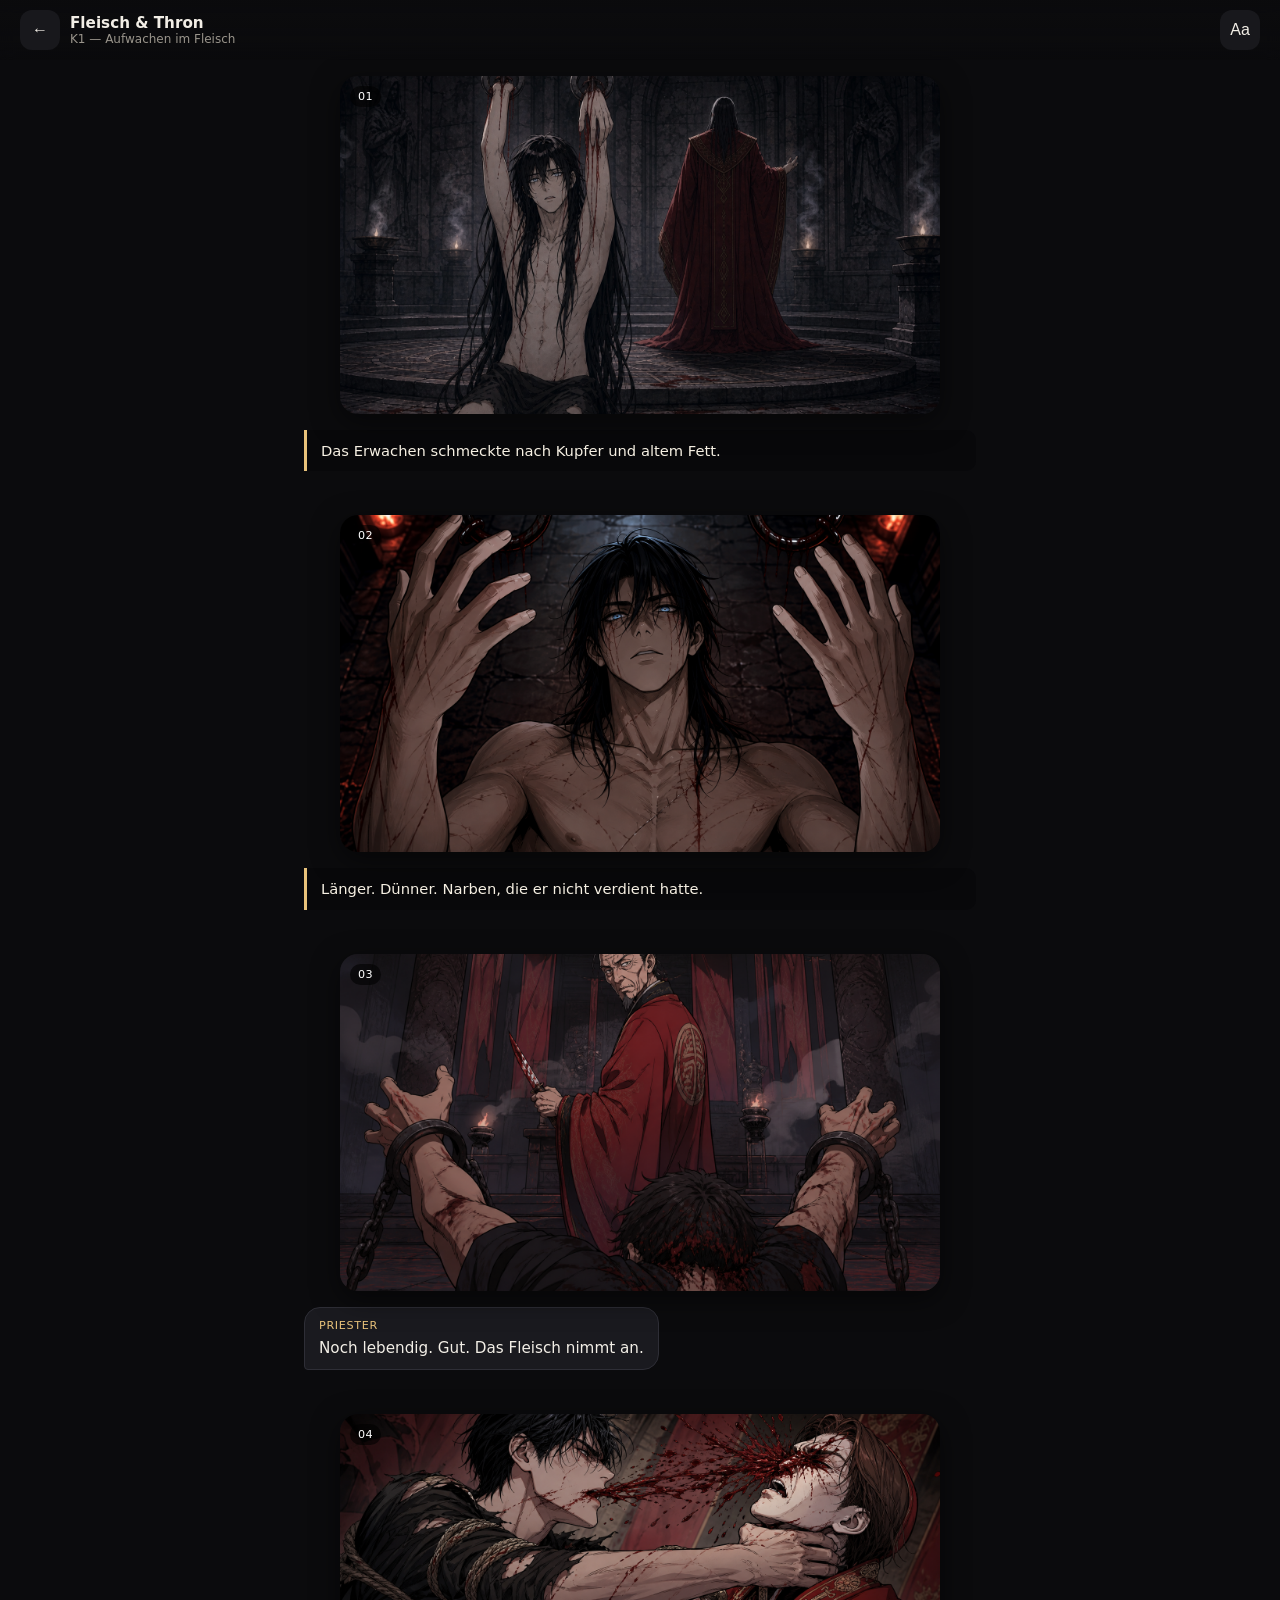
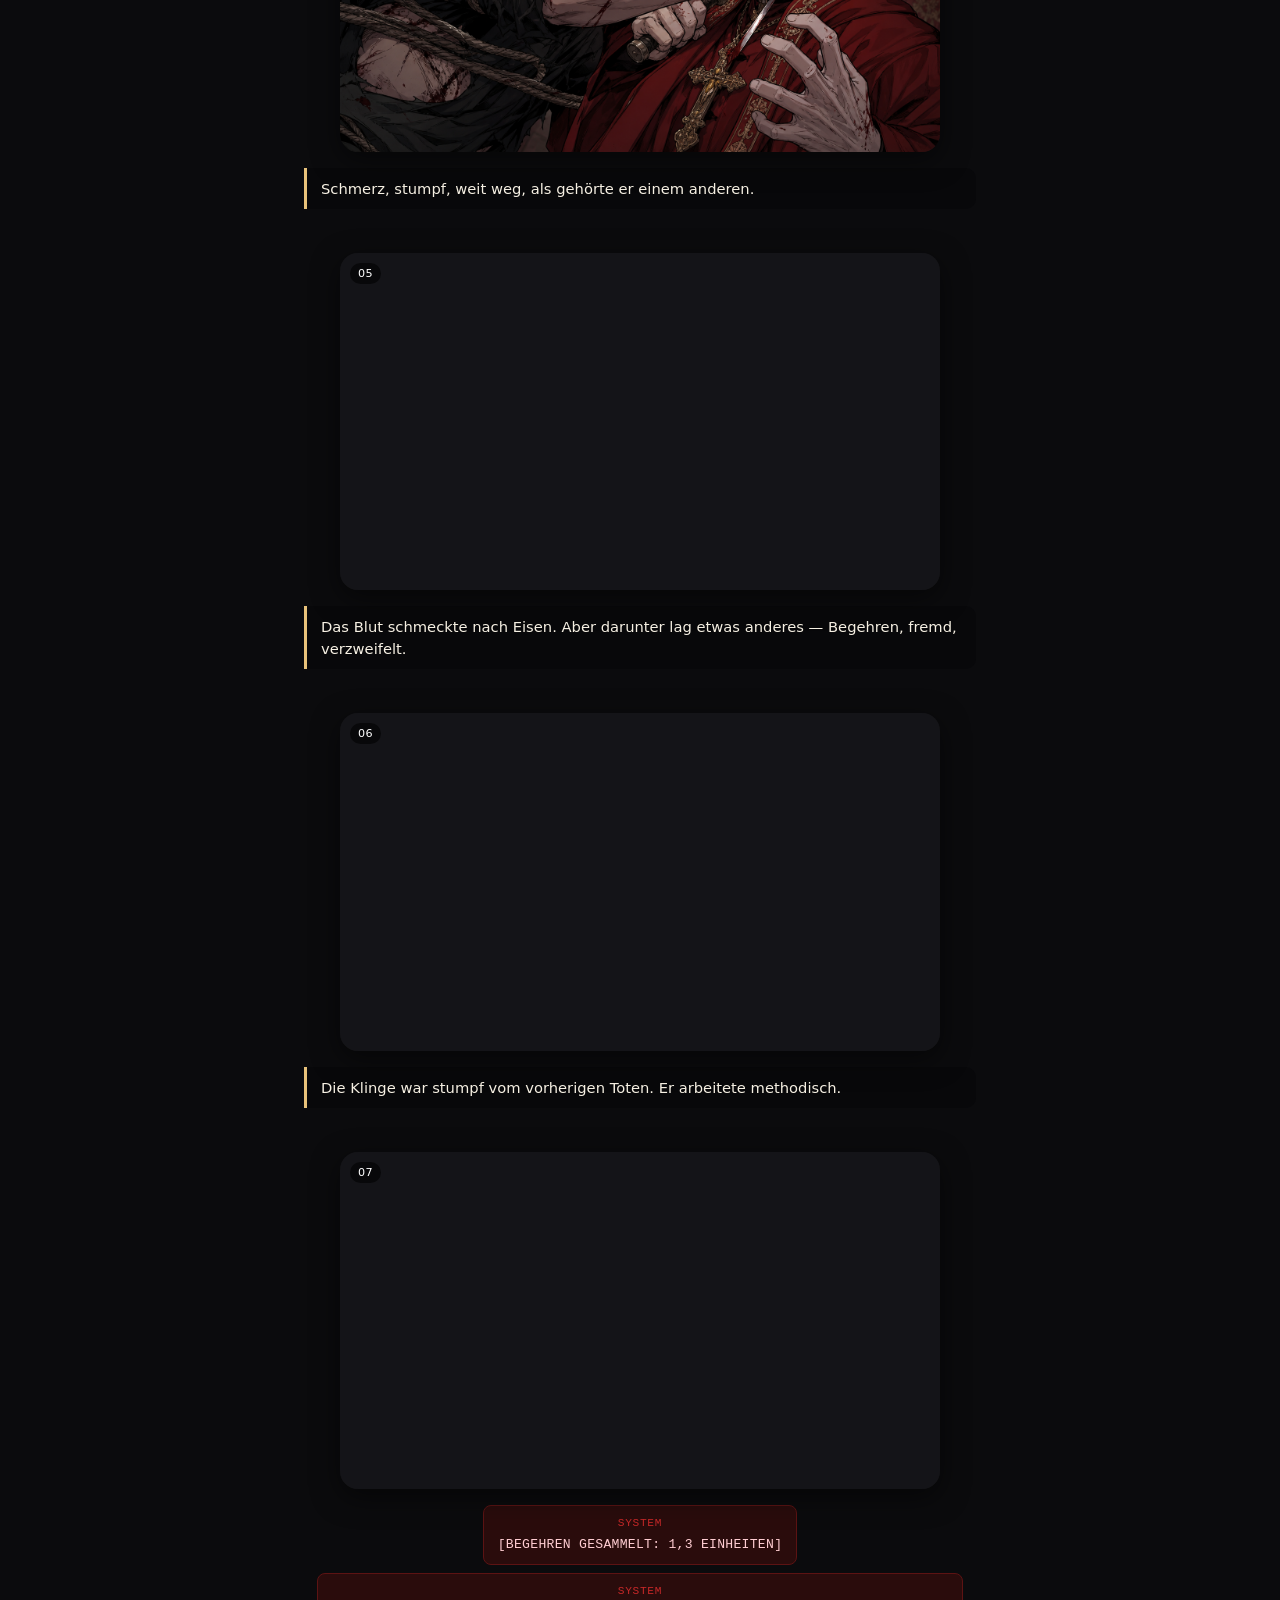
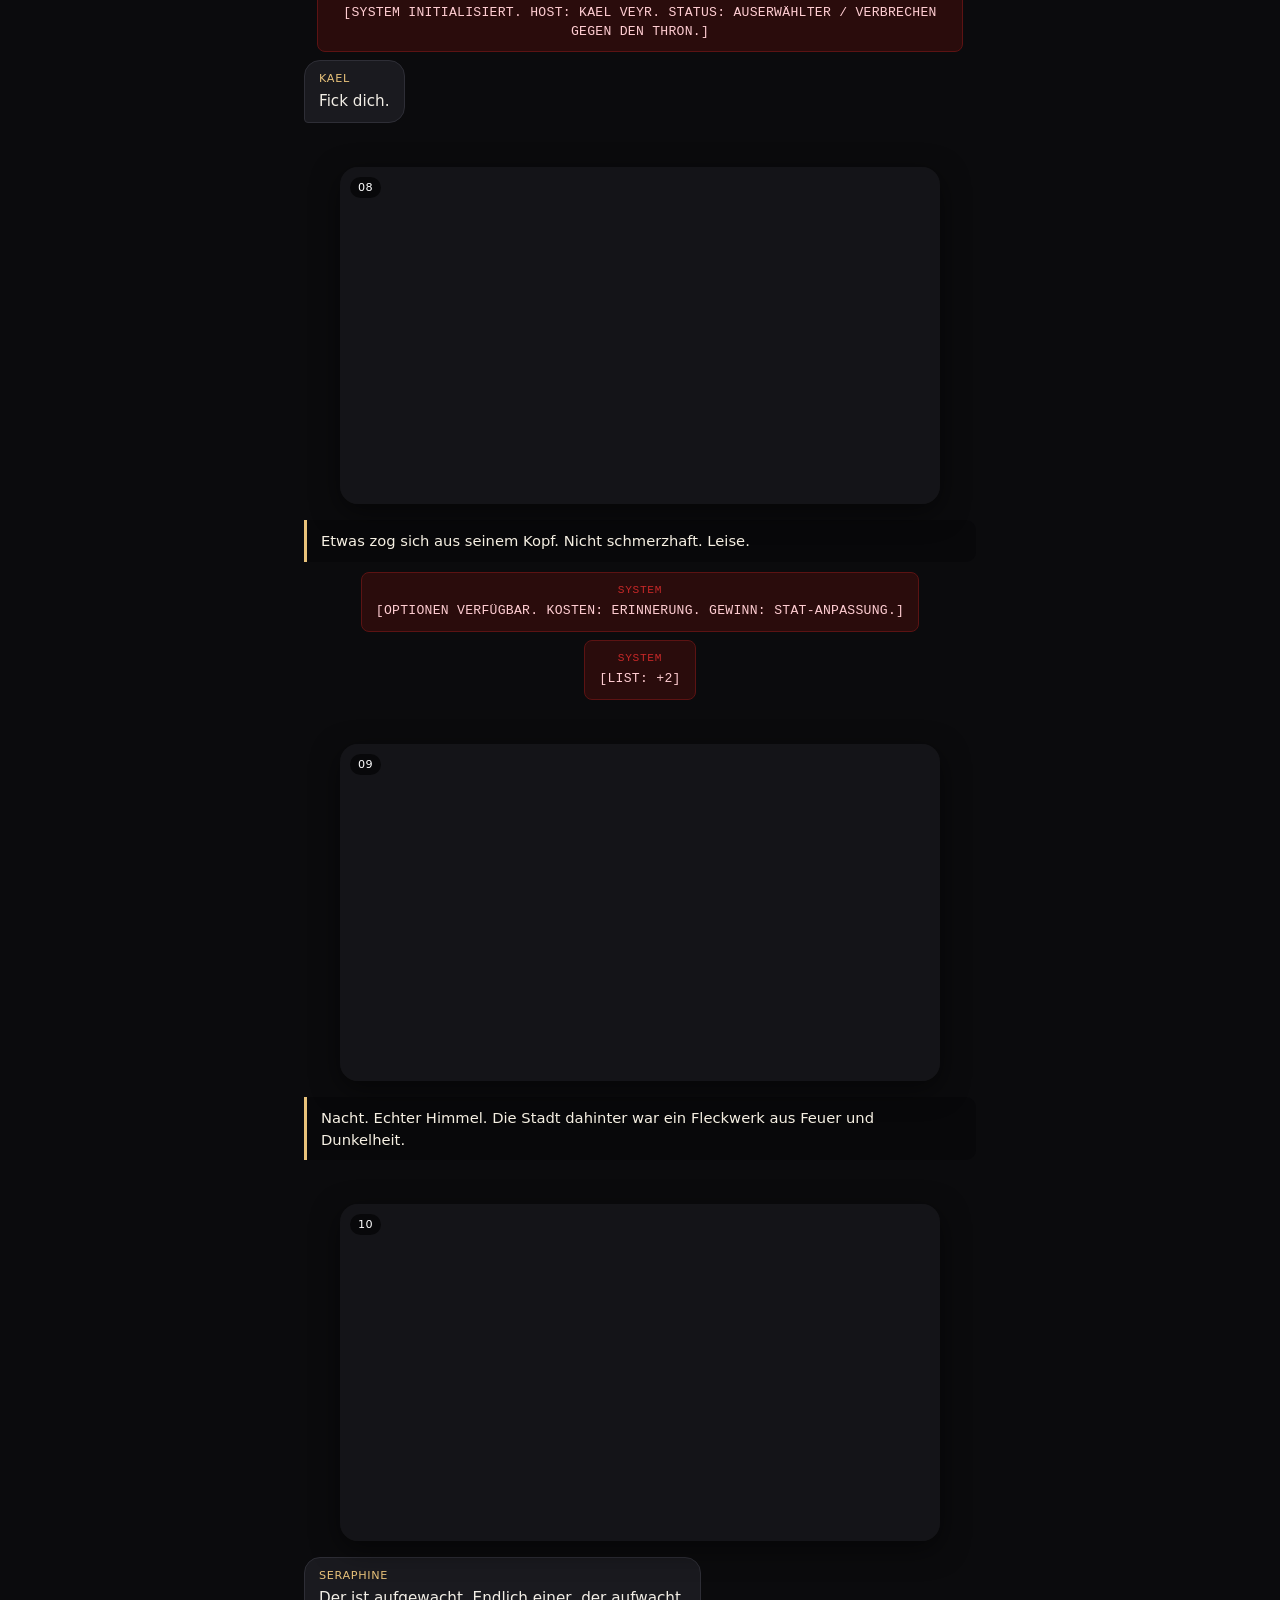
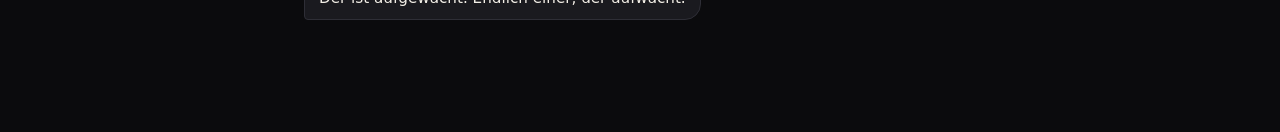
==== webtoon/index.html @ 4fd66b68 "Fix webtoon 404: add index redirect to k1.html Opening /webtoon/ without a filename 404'd; redirect " ====
<!DOCTYPE html>
<html lang="de">
<head>
  <meta charset="utf-8" />
  <meta http-equiv="refresh" content="0; url=k1.html" />
  <title>Webtoon — Weiterleitung</title>
  <script>location.replace('k1.html');</script>
</head>
<body>
  <p><a href="k1.html">Fleisch &amp; Thron — K1 öffnen</a></p>
</body>
</html>
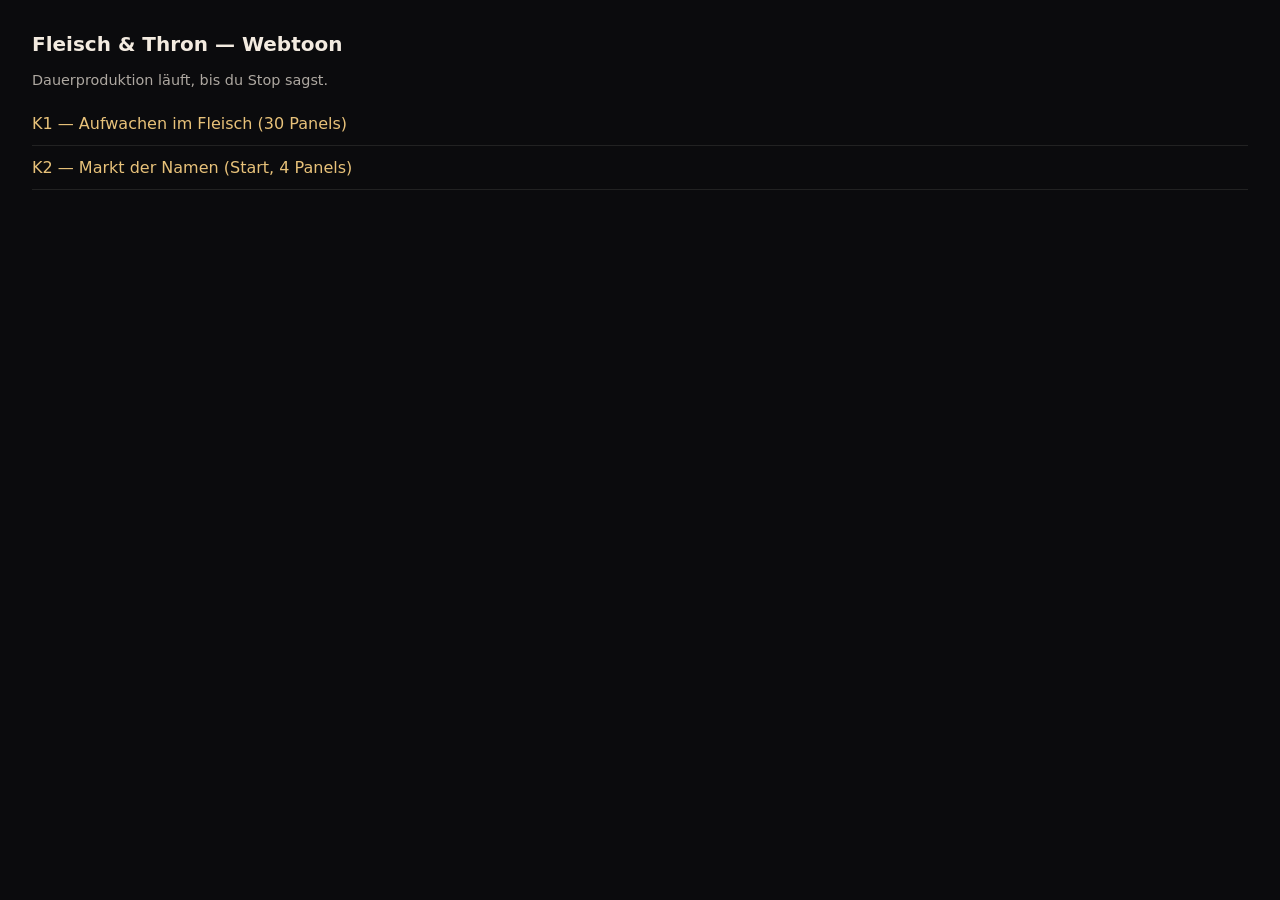
==== commit c7fd230e: "Webtoon K2 start: Markt der Namen panels 01–04 with on-image German text K1 draft complete; Dauerpro" ====
--- a/webtoon/index.html
+++ b/webtoon/index.html
@@ -2,11 +2,20 @@
 <html lang="de">
 <head>
   <meta charset="utf-8" />
-  <meta http-equiv="refresh" content="0; url=k1.html" />
-  <title>Webtoon — Weiterleitung</title>
-  <script>location.replace('k1.html');</script>
+  <meta name="viewport" content="width=device-width, initial-scale=1" />
+  <title>Fleisch &amp; Thron — Webtoon</title>
+  <style>
+    body{font-family:system-ui,sans-serif;background:#0b0b0d;color:#f3ebe0;margin:0;padding:2rem}
+    a{color:#e8c27a;text-decoration:none;display:block;padding:.75rem 0;border-bottom:1px solid #222}
+    a:hover{color:#fff}
+    h1{font-size:1.25rem;margin:0 0 1rem}
+    p{opacity:.7;font-size:.9rem}
+  </style>
 </head>
 <body>
-  <p><a href="k1.html">Fleisch &amp; Thron — K1 öffnen</a></p>
+  <h1>Fleisch &amp; Thron — Webtoon</h1>
+  <p>Dauerproduktion läuft, bis du Stop sagst.</p>
+  <a href="k1.html">K1 — Aufwachen im Fleisch (30 Panels)</a>
+  <a href="k2.html">K2 — Markt der Namen (Start, 4 Panels)</a>
 </body>
 </html>
